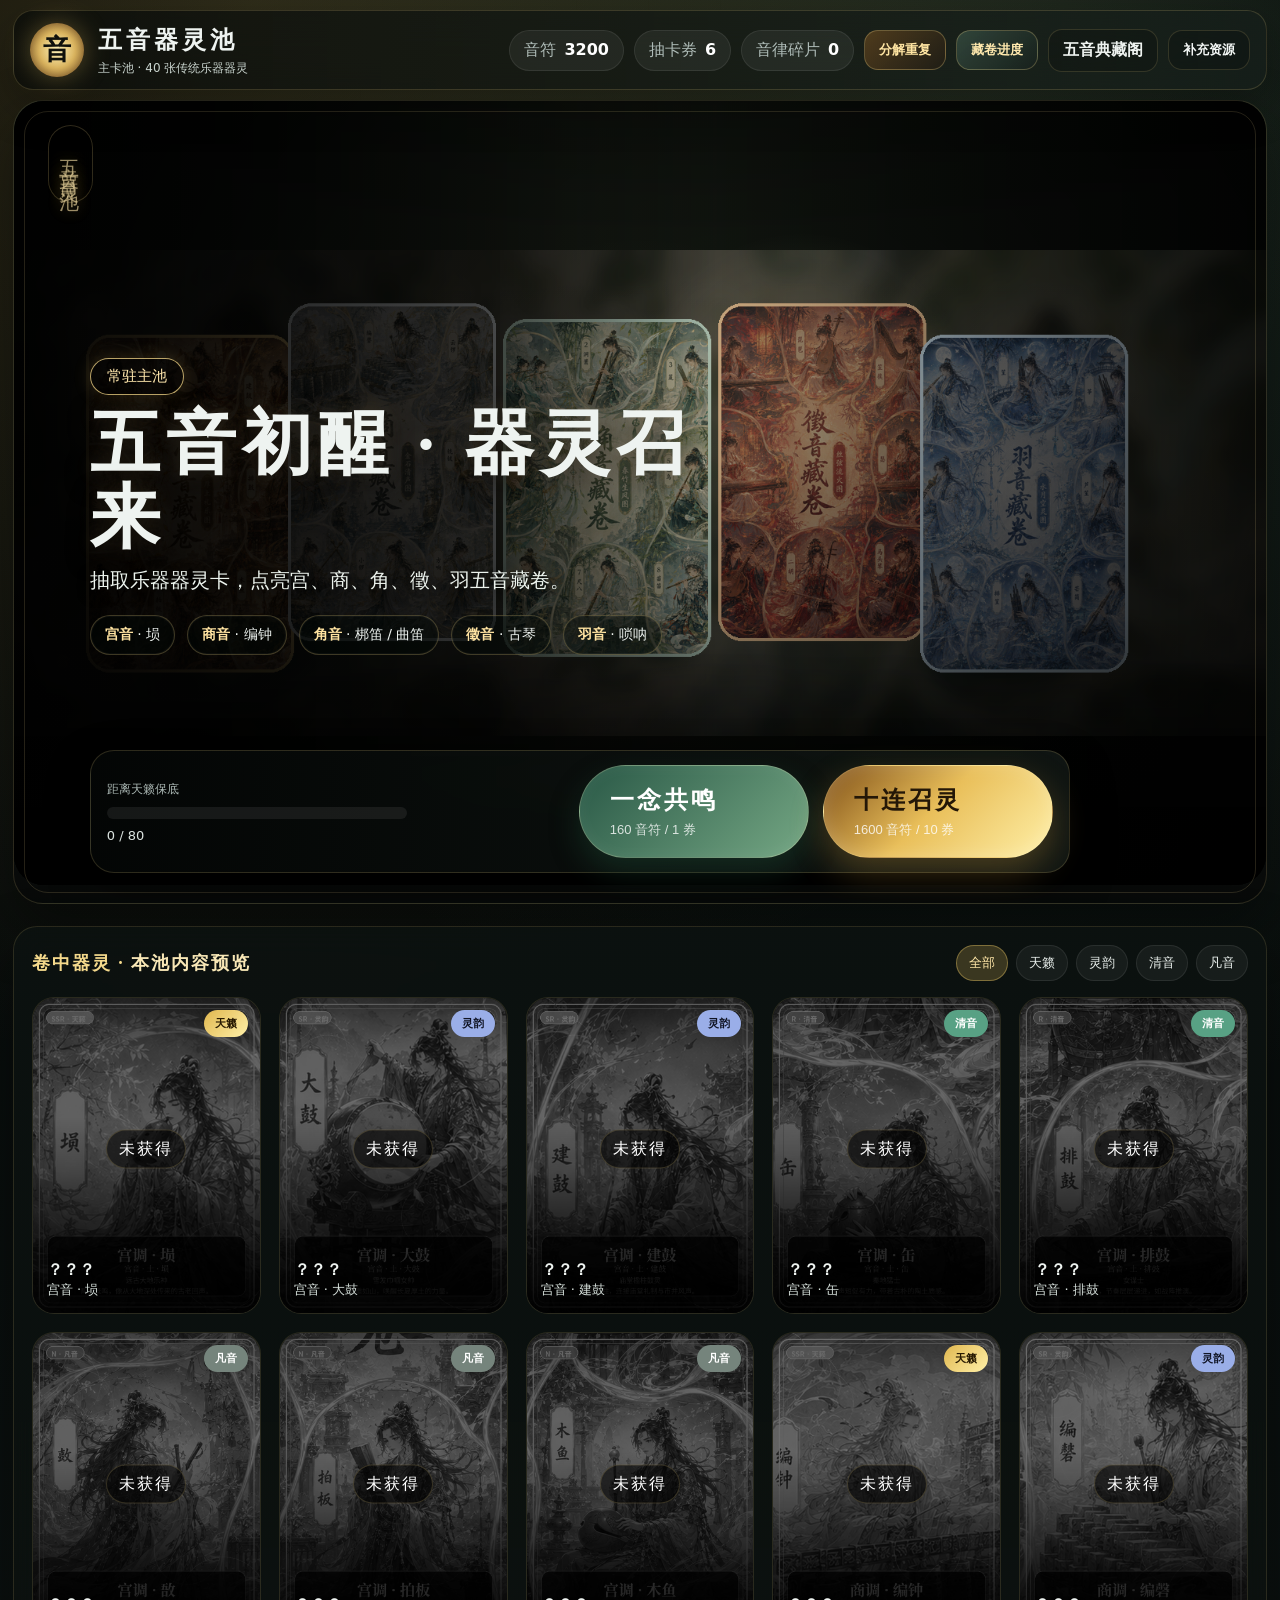
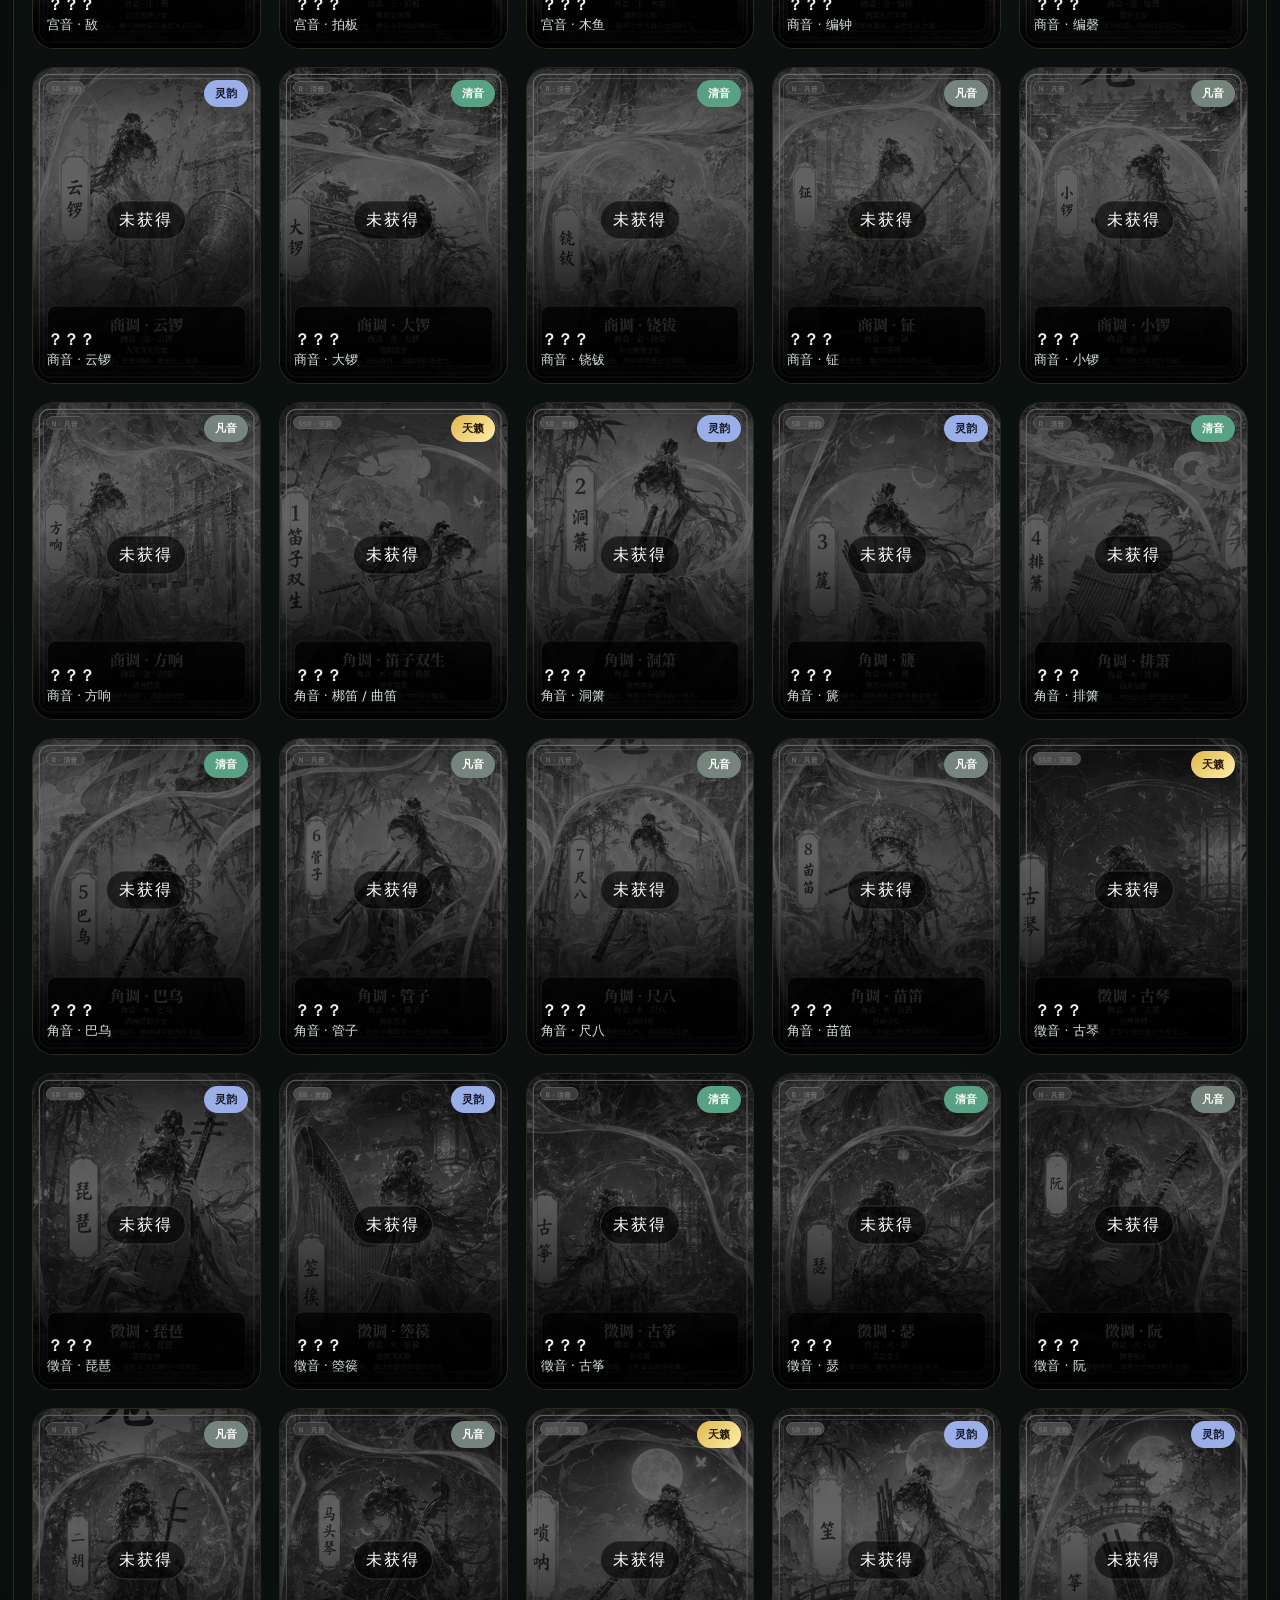
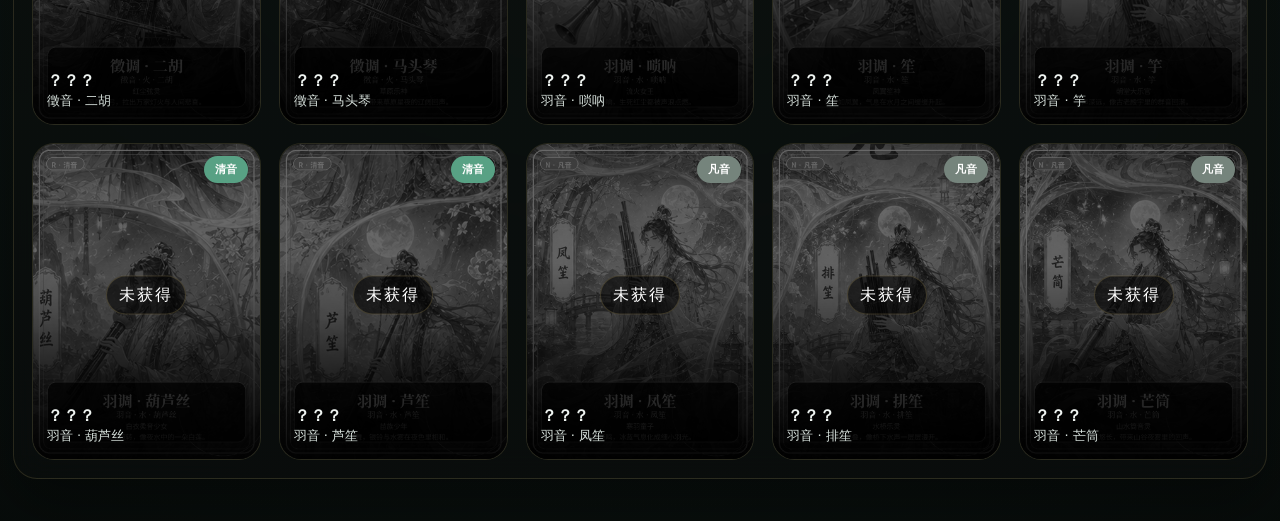
==== index.html @ 7b5faf6f "initial commit" ====
<!DOCTYPE html>
<html lang="zh-CN">
<head>
  <meta charset="UTF-8" />
  <meta name="viewport" content="width=device-width, initial-scale=1.0" />
  <title>五音器灵池 · Web抽卡Demo</title>
  <link rel="stylesheet" href="css/style.css" />
</head>
<body>
  <div id="app" class="app-shell">
    <header class="topbar">
      <div class="brand">
        <div class="brand-mark">音</div>
        <div>
          <h1>五音器灵池</h1>
          <p>主卡池 · 40 张传统乐器器灵</p>
        </div>
      </div>
      <div class="resources">
        <div class="res-pill"><span>音符</span><strong id="notesCount">0</strong></div>
        <div class="res-pill"><span>抽卡券</span><strong id="ticketCount">0</strong></div>
        <div class="res-pill"><span>音律碎片</span><strong id="fragmentCount">0</strong></div>
        <button id="openDecomposeBtn" class="mini-btn decompose-open-btn">分解重复</button>
        <button id="openProgressBtn" class="mini-btn progress-open-btn">藏卷进度</button>
        <a class="mini-btn nav-link-btn" href="collection.html">五音典藏阁</a>
        <button id="addResourceBtn" class="mini-btn">补充资源</button>
      </div>
    </header>

    <main class="main-grid">
      <section class="pool-card glass">
        <div class="banner">
          <img src="assets/banners/main-banner.png" alt="五音器灵池" />
          <div class="banner-overlay">
            <div class="pool-tag">常驻主池</div>
            <h2>五音初醒 · 器灵召来</h2>
            <p>抽取乐器器灵卡，点亮宫、商、角、徵、羽五音藏卷。</p>
            <div class="featured-row" id="featuredRow"></div>
          </div>
        </div>

        <div class="draw-panel">
          <div class="pity-box">
            <div class="label">距离天籁保底</div>
            <div class="pity-line"><span id="pityBar"></span></div>
            <p id="pityText">0 / 80</p>
          </div>
          <div class="draw-buttons">
            <button id="drawOneBtn" class="draw-btn single"><span>一念共鸣</span><small>160 音符 / 1 券</small></button>
            <button id="drawTenBtn" class="draw-btn ten"><span>十连召灵</span><small>1600 音符 / 10 券</small></button>
          </div>
        </div>
      </section>

      <aside class="side glass">
        <div class="section-head progress-head">
          <h3>五音藏卷进度</h3>
          <div class="side-head-actions">
            <button id="openBagBtn" class="mini-btn">卡包 / 图鉴</button>
            <button id="closeProgressBtn" class="mini-btn">收起</button>
          </div>
        </div>
        <div id="toneProgress" class="tone-progress"></div>
        <div class="section-head mt">
          <h3>系统操作</h3>
        </div>
        <div class="tool-grid">
          <button id="openRulesBtn" class="tool-btn">概率规则</button>
          <button id="resetBtn" class="tool-btn danger">重置存档</button>
        </div>
      </aside>
    </main>

    <section class="glass gallery-section">
      <div class="section-head">
        <h3>本池内容预览</h3>
        <div class="filter-row">
          <button class="filter-btn active" data-filter="all">全部</button>
          <button class="filter-btn" data-filter="SSR">天籁</button>
          <button class="filter-btn" data-filter="SR">灵韵</button>
          <button class="filter-btn" data-filter="R">清音</button>
          <button class="filter-btn" data-filter="N">凡音</button>
        </div>
      </div>
      <div id="cardPreview" class="preview-grid"></div>
    </section>
  </div>

  <!-- 抽卡动画层 -->
  <div id="gachaLayer" class="gacha-layer hidden">
    <div class="summon-bg"></div>
    <div class="summon-circle">
      <span style="--i:0">宫</span><span style="--i:1">商</span><span style="--i:2">角</span><span style="--i:3">徵</span><span style="--i:4">羽</span>
    </div>
    <div id="gachaStage" class="gacha-stage"></div>
    <div id="revealHint" class="reveal-hint hidden">点击卡背翻开</div>
    <button id="skipBtn" class="skip-btn">跳过动画</button>
  </div>

  <!-- 结果层 -->
  <div id="resultModal" class="modal hidden">
    <div class="modal-card result-card">
      <div class="modal-head">
        <h3>召灵结果</h3>
        <button class="close-x" data-close="resultModal">×</button>
      </div>
      <div id="resultGrid" class="result-grid"></div>
      <div class="modal-actions">
        <button id="againOneBtn" class="draw-btn single small"><span>再抽一次</span></button>
        <button id="againTenBtn" class="draw-btn ten small"><span>再来十连</span></button>
        <button class="tool-btn" data-close="resultModal">返回卡池</button>
      </div>
    </div>
  </div>

  <!-- 卡包 -->
  <div id="bagModal" class="modal hidden">
    <div class="modal-card bag-card">
      <div class="modal-head">
        <h3>我的卡包 / 图鉴</h3>
        <button class="close-x" data-close="bagModal">×</button>
      </div>
      <div class="bag-filter">
        <select id="bagToneFilter"><option value="all">全部五音</option></select>
        <select id="bagRarityFilter"><option value="all">全部品质</option><option value="SSR">天籁</option><option value="SR">灵韵</option><option value="R">清音</option><option value="N">凡音</option></select>
      </div>
      <div id="bagGrid" class="bag-grid"></div>
    </div>
  </div>

  <!-- 重复卡分解 -->
  <div id="decomposeModal" class="modal hidden">
    <div class="modal-card decompose-card">
      <div class="modal-head">
        <div>
          <h3>重复卡分解</h3>
          <p class="modal-subtitle">只会分解多余卡片，每张卡至少保留 1 张用于图鉴和藏卷点亮。</p>
        </div>
        <button class="close-x" data-close="decomposeModal">×</button>
      </div>

      <div class="decompose-summary">
        <div><span>当前碎片</span><b id="decomposeFragmentCount">0</b></div>
        <div><span>可分解重复卡</span><b id="decomposeDupeCount">0</b></div>
        <div><span>全部分解可得</span><b id="decomposePotentialCount">0</b></div>
      </div>

      <div class="decompose-actions">
        <button id="decomposeAllBtn" class="draw-btn ten small"><span>一键分解全部重复卡</span></button>
      </div>

      <div id="decomposeList" class="decompose-list"></div>
    </div>
  </div>

  <!-- 详情 -->
  <div id="detailModal" class="modal hidden">
    <div class="modal-card detail-card">
      <button class="close-x detail-close" data-close="detailModal">×</button>
      <div class="detail-img"><img id="detailImage" src="" alt=""></div>
      <div class="detail-content">
        <div id="detailRarity" class="detail-rarity"></div>
        <h3 id="detailName"></h3>
        <p id="detailDesc"></p>
        <div class="detail-table">
          <div><b>乐器</b><span id="detailInstrument"></span></div>
          <div><b>五音</b><span id="detailTone"></span></div>
          <div><b>五行</b><span id="detailElement"></span></div>
          <div><b>拥有</b><span id="detailOwned"></span></div>
        </div>
      </div>
    </div>
  </div>

  <!-- 规则 -->
  <div id="rulesModal" class="modal hidden">
    <div class="modal-card rules-card">
      <div class="modal-head"><h3>卡池规则</h3><button class="close-x" data-close="rulesModal">×</button></div>
      <p>本池为一个总主卡池，不需要选择五音。每次抽取先判定品质，再从该品质的全部卡中随机获得一张。</p>
      <ul>
        <li>天籁：3%</li><li>灵韵：12%</li><li>清音：25%</li><li>凡音：60%</li>
        <li>十次召灵，至少获得 1 枚灵韵以上器灵。</li><li>80 次召灵内必有天籁器灵回应，获得天籁后计数重置。</li>
        <li>重复卡会计入拥有数量，不会自动转化；可在“分解重复”入口中手动分解为音律碎片。</li>
      </ul>
    </div>
  </div>

  <div id="toast" class="toast"></div>

  <script src="js/data.js"></script>
  <script src="js/app.js"></script>
</body>
</html>
---- css/style.css ----
:root{--bg:#090d11;--glass:rgba(18,24,31,.72);--line:rgba(255,255,255,.10);--text:#eef3f0;--sub:#aebbb7;--gold:#dcb95c;--green:#87b99e;--red:#d05448;--blue:#73a3d9;--radius:24px;--shadow:0 24px 60px rgba(0,0,0,.38)}*{box-sizing:border-box}body{margin:0;font-family:"Microsoft YaHei","PingFang SC",system-ui,sans-serif;color:var(--text);background:radial-gradient(circle at top left,rgba(120,180,150,.16),transparent 25%),radial-gradient(circle at 78% 5%,rgba(210,170,80,.12),transparent 28%),linear-gradient(180deg,#070a0d,#0d1216 48%,#080c0f);min-height:100vh}.app-shell{width:min(1480px,96vw);margin:22px auto 46px}.glass{background:var(--glass);border:1px solid var(--line);box-shadow:var(--shadow);backdrop-filter:blur(16px);border-radius:var(--radius)}.topbar{display:flex;align-items:center;justify-content:space-between;margin-bottom:18px;padding:16px 18px}.brand{display:flex;gap:14px;align-items:center}.brand-mark{width:54px;height:54px;border-radius:16px;display:grid;place-items:center;font-size:28px;font-weight:900;color:#10110c;background:linear-gradient(135deg,#efd482,#9f7436);box-shadow:0 0 22px rgba(226,188,94,.24)}.brand h1{margin:0;font-size:28px;letter-spacing:2px}.brand p{margin:4px 0 0;color:var(--sub);font-size:13px}.resources{display:flex;gap:10px;align-items:center;flex-wrap:wrap;justify-content:flex-end}.res-pill{padding:9px 14px;border-radius:999px;background:rgba(255,255,255,.06);border:1px solid rgba(255,255,255,.08);display:flex;gap:8px}.res-pill span{color:var(--sub)}.res-pill strong{color:#fff}.mini-btn,.tool-btn{border:1px solid rgba(255,255,255,.10);background:rgba(255,255,255,.06);color:#f3f7f5;padding:10px 14px;border-radius:14px;cursor:pointer;font-weight:700;transition:.18s}.mini-btn:hover,.tool-btn:hover{filter:brightness(1.12);transform:translateY(-1px)}.main-grid{display:grid;grid-template-columns:minmax(0,1fr) 370px;gap:18px}.pool-card{padding:16px}.banner{position:relative;height:420px;border-radius:20px;overflow:hidden;border:1px solid rgba(255,255,255,.08);background:#111}.banner img{width:100%;height:100%;object-fit:cover;display:block}.banner:after{content:"";position:absolute;inset:0;background:linear-gradient(90deg,rgba(0,0,0,.70),rgba(0,0,0,.15) 56%,rgba(0,0,0,.52)),linear-gradient(0deg,rgba(0,0,0,.62),transparent 42%)}.banner-overlay{position:absolute;z-index:2;left:34px;bottom:30px;width:min(560px,80%)}.pool-tag{display:inline-block;padding:6px 12px;border:1px solid rgba(235,210,120,.55);border-radius:999px;color:#ffe7ad;background:rgba(0,0,0,.28);margin-bottom:12px}.banner h2{font-size:48px;margin:0 0 8px;letter-spacing:2px}.banner p{margin:0 0 18px;color:#dae3df}.featured-row{display:flex;gap:10px;flex-wrap:wrap}.featured-chip{padding:8px 12px;border-radius:14px;border:1px solid rgba(255,255,255,.12);background:rgba(0,0,0,.28);font-size:13px}.featured-chip b{color:#ffe3a1}.pool-info-row{display:grid;grid-template-columns:repeat(5,1fr);gap:10px;margin:14px 0}.prob-card{background:rgba(255,255,255,.045);border:1px solid rgba(255,255,255,.07);border-radius:16px;padding:12px}.prob-card b{display:block;font-size:13px;color:#d9e3df}.prob-card span{display:block;margin-top:8px;font-size:20px;font-weight:900;color:#fff}.draw-panel{display:flex;justify-content:space-between;gap:16px;align-items:center;background:rgba(255,255,255,.04);border:1px solid rgba(255,255,255,.07);border-radius:18px;padding:16px}.pity-box{min-width:260px}.label{font-size:12px;color:var(--sub)}.pity-line{height:12px;border-radius:999px;background:rgba(255,255,255,.07);overflow:hidden;margin:9px 0}.pity-line span{display:block;height:100%;width:0;background:linear-gradient(90deg,#7fae92,#e2c568);transition:.25s}.pity-box p{margin:0;color:#dce4e0;font-size:13px}.draw-buttons{display:flex;gap:12px;flex-wrap:wrap}.draw-btn{border:none;cursor:pointer;border-radius:20px;padding:15px 24px;color:#fff;text-align:left;min-width:190px;position:relative;overflow:hidden;box-shadow:0 12px 26px rgba(0,0,0,.28);transition:.2s}.draw-btn:before{content:"";position:absolute;inset:-80% -40%;background:linear-gradient(115deg,transparent,rgba(255,255,255,.18),transparent);transform:translateX(-80%);transition:.45s}.draw-btn:hover:before{transform:translateX(80%)}.draw-btn:hover{transform:translateY(-2px)}.draw-btn span{display:block;font-size:20px;font-weight:900;letter-spacing:1px}.draw-btn small{display:block;margin-top:5px;color:rgba(255,255,255,.80)}.draw-btn.single{background:linear-gradient(135deg,#3b6354,#679978)}.draw-btn.ten{background:linear-gradient(135deg,#a3742c,#e0b95a);color:#241707}.draw-btn.small{min-width:150px;padding:12px 18px}.side{padding:16px}.section-head{display:flex;align-items:center;justify-content:space-between;gap:10px}.section-head h3{margin:0;font-size:18px}.mt{margin-top:18px}.tone-progress{display:grid;gap:12px;margin-top:14px}.tone-item{padding:12px;border-radius:16px;background:rgba(255,255,255,.04);border:1px solid rgba(255,255,255,.07)}.tone-row{display:flex;justify-content:space-between;align-items:center}.tone-name{display:flex;align-items:center;gap:8px;font-weight:800}.tone-dot{width:14px;height:14px;border-radius:50%;box-shadow:0 0 12px currentColor}.tone-bar{height:9px;border-radius:999px;background:rgba(255,255,255,.07);margin-top:10px;overflow:hidden}.tone-bar span{display:block;height:100%;width:0;border-radius:999px;background:currentColor;transition:.25s}.tool-grid{display:grid;grid-template-columns:1fr 1fr;gap:10px;margin-top:12px}.danger{background:rgba(160,60,50,.25);border-color:rgba(220,100,90,.25)}.gallery-section{padding:18px;margin-top:18px}.filter-row{display:flex;gap:8px;flex-wrap:wrap}.filter-btn{border:1px solid rgba(255,255,255,.08);background:rgba(255,255,255,.05);color:#eaf0ed;border-radius:999px;padding:8px 12px;cursor:pointer}.filter-btn.active{background:rgba(225,190,96,.22);border-color:rgba(225,190,96,.42);color:#ffe7a8}.preview-grid,.bag-grid{display:grid;grid-template-columns:repeat(auto-fill,minmax(150px,1fr));gap:14px;margin-top:16px}.preview-card,.bag-item,.result-item{position:relative;border-radius:18px;overflow:hidden;background:#111;border:1px solid rgba(255,255,255,.08);cursor:pointer;transition:.2s}.preview-card:hover,.bag-item:hover,.result-item:hover{transform:translateY(-4px);box-shadow:0 14px 30px rgba(0,0,0,.28)}.preview-card img,.bag-item img,.result-item img{width:100%;display:block;aspect-ratio:720/1000;object-fit:cover}.card-mask{position:absolute;inset:0;background:linear-gradient(0deg,rgba(0,0,0,.80),transparent 55%);display:flex;flex-direction:column;justify-content:flex-end;padding:10px}.card-mask b{font-size:14px}.card-mask span{font-size:12px;color:#d8e2dd}.owned-badge{position:absolute;top:9px;left:9px;padding:4px 8px;border-radius:999px;background:rgba(50,120,80,.76);font-size:11px}.rarity-badge{position:absolute;right:9px;top:9px;padding:4px 8px;border-radius:999px;font-size:11px;font-weight:900}.rarity-n{background:#75847c;color:#fff}.rarity-r{background:#58a184;color:#fff}.rarity-sr{background:#9aaee8;color:#101424}.rarity-ssr{background:linear-gradient(135deg,#e0b74f,#fff0a8);color:#261800}.locked-card img{filter:grayscale(1) brightness(.45)}.locked-card:after{content:"未获得";position:absolute;left:50%;top:48%;transform:translate(-50%,-50%);padding:8px 12px;border-radius:999px;background:rgba(0,0,0,.45);border:1px solid rgba(255,255,255,.14);color:#fff}.gacha-layer{position:fixed;inset:0;z-index:1000;background:radial-gradient(circle at center,rgba(70,100,85,.22),rgba(0,0,0,.94) 68%);display:flex;align-items:center;justify-content:center;overflow:hidden}.hidden{display:none!important}.summon-bg{position:absolute;inset:-20%;background:url('../assets/banners/main-banner.png') center/cover;filter:blur(18px) brightness(.25);opacity:.35;animation:bgPulse 3s ease infinite alternate}@keyframes bgPulse{to{transform:scale(1.08);opacity:.5}}.summon-circle{position:absolute;width:420px;height:420px;border-radius:50%;border:2px solid rgba(230,220,160,.35);animation:spin 6s linear infinite;box-shadow:0 0 40px rgba(220,190,100,.16), inset 0 0 80px rgba(120,180,150,.09)}.summon-circle:before,.summon-circle:after{content:"";position:absolute;inset:42px;border-radius:50%;border:1px solid rgba(255,255,255,.16)}.summon-circle:after{inset:98px}.summon-circle span{position:absolute;left:50%;top:50%;font-size:48px;color:#ffe9a8;text-shadow:0 0 20px rgba(230,200,100,.55);transform:rotate(calc(var(--i) * 72deg)) translateY(-200px) rotate(calc(var(--i) * -72deg)) translate(-50%,-50%)}@keyframes spin{to{transform:rotate(360deg)}}.gacha-stage{position:relative;z-index:2;display:flex;align-items:center;justify-content:center;min-width:320px;min-height:420px}.flying-card{width:220px;height:306px;perspective:1000px;animation:cardIn .8s ease both}.flying-card .inner{position:relative;width:100%;height:100%;transform-style:preserve-3d;transition:transform .72s cubic-bezier(.2,.8,.2,1)}.flying-card.flipped .inner{transform:rotateY(180deg)}.face{position:absolute;inset:0;border-radius:20px;overflow:hidden;backface-visibility:hidden;border:1px solid rgba(255,255,255,.18);box-shadow:0 24px 60px rgba(0,0,0,.5)}.back{background:url('../assets/ui/card-back.png') center/cover}.front{transform:rotateY(180deg);background:#111}.front img{width:100%;height:100%;object-fit:cover}.flying-card.ssr .face{box-shadow:0 0 38px rgba(235,190,70,.8),0 24px 70px rgba(0,0,0,.55)}.flying-card.sr .face{box-shadow:0 0 28px rgba(160,190,245,.55),0 24px 70px rgba(0,0,0,.55)}@keyframes cardIn{from{opacity:0;transform:scale(.25) translateY(90px) rotate(-16deg)}to{opacity:1;transform:scale(1) translateY(0) rotate(0)}}.ten-grid{display:grid;grid-template-columns:repeat(5,132px);gap:16px}.ten-grid .flying-card{width:132px;height:184px}.reveal-hint{position:absolute;bottom:90px;z-index:4;color:#ffe8a8;letter-spacing:2px;animation:pulse 1s ease infinite alternate}.skip-btn{position:absolute;right:24px;top:24px;z-index:5;border:1px solid rgba(255,255,255,.14);background:rgba(255,255,255,.08);color:#fff;border-radius:999px;padding:10px 16px;cursor:pointer}@keyframes pulse{to{opacity:.55}}.modal{position:fixed;inset:0;z-index:1100;background:rgba(0,0,0,.62);backdrop-filter:blur(8px);display:flex;align-items:center;justify-content:center;padding:22px}.modal-card{width:min(1100px,94vw);max-height:88vh;overflow:auto;background:linear-gradient(180deg,#17211f,#0e1415);border:1px solid rgba(255,255,255,.10);box-shadow:0 24px 70px rgba(0,0,0,.48);border-radius:26px;padding:20px}.modal-head{display:flex;justify-content:space-between;align-items:center;margin-bottom:14px}.modal-head h3{margin:0;font-size:24px}.close-x{border:none;background:rgba(255,255,255,.08);color:#fff;width:38px;height:38px;border-radius:12px;font-size:22px;cursor:pointer}.result-grid{display:grid;grid-template-columns:repeat(auto-fill,minmax(135px,1fr));gap:12px}.result-item.new{outline:2px solid rgba(135,220,170,.8)}.result-item.dupe{opacity:.82}.modal-actions{display:flex;gap:10px;justify-content:center;flex-wrap:wrap;margin-top:16px}.bag-filter{display:flex;gap:10px}.bag-filter select{padding:11px 12px;border-radius:14px;border:1px solid rgba(255,255,255,.1);background:#17211f;color:#fff}.detail-card{display:grid;grid-template-columns:360px 1fr;padding:0;overflow:hidden;position:relative}.detail-close{position:absolute;right:18px;top:18px;z-index:3}.detail-img img{width:100%;height:100%;object-fit:cover;display:block}.detail-content{padding:34px}.detail-rarity{display:inline-block;padding:6px 12px;border-radius:999px;font-weight:900;margin-bottom:12px}.detail-content h3{font-size:34px;margin:0 0 10px}.detail-content p{color:#cbd8d3;line-height:1.8}.detail-table{display:grid;grid-template-columns:repeat(2,1fr);gap:10px;margin-top:20px}.detail-table div{padding:14px;border-radius:16px;background:rgba(255,255,255,.05);border:1px solid rgba(255,255,255,.07)}.detail-table b{display:block;color:#9fb0aa;font-size:12px;margin-bottom:8px}.detail-table span{font-size:16px}.rules-card{width:min(720px,94vw)}.rules-card p,.rules-card li{color:#d5dfdb;line-height:1.8}.toast{position:fixed;z-index:2000;left:50%;bottom:26px;transform:translateX(-50%) translateY(20px);opacity:0;padding:12px 18px;border-radius:999px;background:rgba(20,28,27,.94);border:1px solid rgba(255,255,255,.1);color:#fff;transition:.25s;pointer-events:none}.toast.show{opacity:1;transform:translateX(-50%) translateY(0)}.flash-ssr{position:fixed;inset:0;z-index:1080;background:radial-gradient(circle,rgba(255,225,120,.55),transparent 42%),rgba(255,225,120,.12);animation:ssrFlash 1s ease both;pointer-events:none}@keyframes ssrFlash{0%{opacity:0}25%{opacity:1}100%{opacity:0}}@media(max-width:1080px){.main-grid{grid-template-columns:1fr}.draw-panel{flex-direction:column;align-items:stretch}.pool-info-row{grid-template-columns:repeat(2,1fr)}.ten-grid{grid-template-columns:repeat(2,132px)}.banner h2{font-size:36px}.detail-card{grid-template-columns:1fr}.detail-img{max-height:480px;overflow:hidden}}@media(max-width:680px){.topbar{flex-direction:column;align-items:flex-start}.banner{height:360px}.banner-overlay{left:20px;bottom:20px}.banner h2{font-size:28px}.pool-info-row{grid-template-columns:1fr}.draw-buttons{flex-direction:column}.draw-btn{width:100%}.preview-grid,.bag-grid{grid-template-columns:repeat(2,1fr)}.result-grid{grid-template-columns:repeat(2,1fr)}.detail-table{grid-template-columns:1fr}}

/* ===============================
   V2 沉浸式卡池主页面升级
   目标：进入页面后大部分视野都被卡池主视觉占据，接近手游祈愿/军需页面；抽卡动画卡牌更大。
   =============================== */
body{
  background:
    radial-gradient(circle at 20% 0%,rgba(217,185,92,.18),transparent 28%),
    radial-gradient(circle at 78% 4%,rgba(111,167,132,.18),transparent 26%),
    radial-gradient(circle at 50% 80%,rgba(33,64,54,.22),transparent 42%),
    linear-gradient(180deg,#050706,#0b1110 48%,#060908);
  overflow-x:hidden;
}
body:before{
  content:"";
  position:fixed;
  inset:0;
  pointer-events:none;
  background:
    linear-gradient(90deg,rgba(230,202,130,.08) 1px,transparent 1px),
    linear-gradient(180deg,rgba(230,202,130,.04) 1px,transparent 1px);
  background-size:72px 72px;
  opacity:.22;
  mask-image:radial-gradient(circle at center,black,transparent 76%);
  z-index:-1;
}
.app-shell{
  width:min(1680px,98vw);
  margin:10px auto 42px;
}
.topbar{
  position:relative;
  z-index:20;
  margin-bottom:10px;
  padding:12px 16px;
  border:1px solid rgba(230,205,130,.18);
  border-radius:20px;
  background:linear-gradient(90deg,rgba(7,10,9,.72),rgba(22,31,28,.54));
  backdrop-filter:blur(18px);
  box-shadow:0 16px 44px rgba(0,0,0,.28);
}
.brand-mark{
  border-radius:50%;
  font-family:serif;
  background:radial-gradient(circle,#fff2b8,#d9b35e 48%,#6d4721);
  box-shadow:0 0 26px rgba(226,188,94,.34),inset 0 0 10px rgba(60,35,12,.32);
}
.brand h1{
  font-size:24px;
  font-family:"KaiTi","STKaiti","Microsoft YaHei",serif;
  letter-spacing:4px;
}
.brand p{font-size:12px;color:#c9d4ce}.main-grid{
  position:relative;
  display:block;
  min-height:calc(100vh - 96px);
}
.pool-card{
  position:relative;
  min-height:calc(100vh - 96px);
  padding:0;
  overflow:hidden;
  border-radius:30px;
  border-color:rgba(230,205,130,.16);
  background:
    linear-gradient(180deg,rgba(21,28,24,.55),rgba(7,9,8,.85)),
    rgba(12,16,14,.84);
}
.pool-card:before{
  content:"";
  position:absolute;
  inset:10px;
  border:1px solid rgba(231,205,139,.16);
  border-radius:24px;
  pointer-events:none;
  z-index:8;
}
.pool-card:after{
  content:"五音器灵池";
  position:absolute;
  left:34px;
  top:24px;
  z-index:9;
  writing-mode:vertical-rl;
  letter-spacing:8px;
  font-family:"KaiTi","STKaiti",serif;
  font-size:20px;
  color:rgba(255,232,170,.72);
  text-shadow:0 0 18px rgba(220,185,90,.35);
  border:1px solid rgba(232,204,130,.25);
  border-radius:999px;
  padding:18px 8px;
  background:rgba(0,0,0,.22);
}
.banner{
  height:calc(100vh - 116px);
  min-height:690px;
  max-height:920px;
  border-radius:30px;
  border:none;
}
.banner img{
  object-fit:cover;
  transform:scale(1.035);
  filter:saturate(1.06) contrast(1.04) brightness(.92);
}
.banner:before{
  content:"";
  position:absolute;
  inset:0;
  z-index:1;
  background:
    radial-gradient(circle at 63% 38%,rgba(255,232,170,.16),transparent 18%),
    linear-gradient(90deg,rgba(0,0,0,.78) 0%,rgba(0,0,0,.48) 26%,rgba(0,0,0,.08) 56%,rgba(0,0,0,.58) 100%),
    linear-gradient(0deg,rgba(0,0,0,.82) 0%,rgba(0,0,0,.28) 34%,transparent 78%);
}
.banner:after{
  z-index:1;
  background:
    linear-gradient(180deg,rgba(0,0,0,.24),transparent 18%,transparent 70%,rgba(0,0,0,.75)),
    radial-gradient(circle at 58% 45%,transparent 0,rgba(0,0,0,.24) 55%,rgba(0,0,0,.78) 100%);
}
.banner-overlay{
  left:76px;
  bottom:184px;
  width:min(650px,52%);
  z-index:5;
}
.pool-tag{
  font-size:15px;
  border-color:rgba(255,225,142,.72);
  color:#ffe7ad;
  padding:8px 16px;
  box-shadow:0 0 18px rgba(224,184,88,.18);
}
.banner h2{
  font-family:"KaiTi","STKaiti","Microsoft YaHei",serif;
  font-size:70px;
  line-height:1.06;
  letter-spacing:6px;
  text-shadow:0 8px 26px rgba(0,0,0,.64),0 0 18px rgba(236,202,126,.18);
}
.banner p{
  font-size:20px;
  line-height:1.7;
  color:#edf4ee;
  text-shadow:0 4px 14px rgba(0,0,0,.62);
}
.featured-row{gap:12px}.featured-chip{
  padding:10px 14px;
  border-radius:999px;
  background:rgba(2,7,6,.45);
  border:1px solid rgba(232,204,130,.26);
  box-shadow:inset 0 0 0 1px rgba(255,255,255,.03);
  font-size:14px;
}
.pool-info-row{
  position:absolute;
  z-index:12;
  left:76px;
  right:380px;
  bottom:112px;
  margin:0;
  display:flex;
  gap:10px;
}
.prob-card{
  flex:1;
  min-width:0;
  border-radius:18px;
  padding:13px 14px;
  background:linear-gradient(180deg,rgba(20,29,26,.72),rgba(8,12,10,.56));
  border:1px solid rgba(231,205,130,.16);
  backdrop-filter:blur(12px);
}
.prob-card b{color:#e7efe8}.prob-card span{font-size:19px;color:#ffe7aa}.draw-panel{
  position:absolute;
  z-index:12;
  left:76px;
  right:380px;
  bottom:28px;
  padding:14px 16px;
  border-radius:24px;
  background:linear-gradient(90deg,rgba(5,8,7,.70),rgba(25,34,30,.60));
  border:1px solid rgba(230,205,130,.18);
  backdrop-filter:blur(16px);
  box-shadow:0 16px 44px rgba(0,0,0,.34);
}
.pity-box{min-width:300px}.draw-buttons{gap:14px}.draw-btn{
  min-width:230px;
  border-radius:999px;
  padding:18px 30px;
  border:1px solid rgba(255,246,198,.22);
}
.draw-btn span{font-size:24px;letter-spacing:3px;font-family:"KaiTi","STKaiti","Microsoft YaHei",serif}.draw-btn small{font-size:13px}.draw-btn.single{
  background:linear-gradient(135deg,#295846,#75a784);
  box-shadow:0 14px 30px rgba(34,90,65,.34),inset 0 0 16px rgba(255,255,255,.06);
}.draw-btn.ten{
  background:linear-gradient(135deg,#7e4e17,#e9bf5a 48%,#fff0a8);
  box-shadow:0 14px 34px rgba(210,160,64,.30),inset 0 0 18px rgba(255,255,255,.18);
}
.side{
  position:absolute;
  z-index:14;
  right:26px;
  top:26px;
  width:318px;
  max-height:calc(100vh - 152px);
  overflow:auto;
  border-radius:24px;
  background:linear-gradient(180deg,rgba(9,13,12,.72),rgba(20,27,25,.58));
  border:1px solid rgba(230,205,130,.16);
  backdrop-filter:blur(18px);
}
.side::-webkit-scrollbar{width:4px}.side::-webkit-scrollbar-thumb{background:rgba(230,205,130,.28);border-radius:999px}.section-head h3{
  font-family:"KaiTi","STKaiti","Microsoft YaHei",serif;
  letter-spacing:2px;
  color:#f8e7b6;
}.tone-item{
  background:linear-gradient(90deg,rgba(255,255,255,.05),rgba(255,255,255,.025));
  border-color:rgba(230,205,130,.12);
}.tool-btn,.mini-btn{
  border-color:rgba(230,205,130,.16);
  background:rgba(0,0,0,.18);
}.gallery-section{
  border-color:rgba(230,205,130,.14);
  background:linear-gradient(180deg,rgba(12,18,16,.82),rgba(10,13,12,.72));
  margin-top:18px;
}.gallery-section .section-head h3:before{content:"卷中器灵 · ";color:#f4d98c}.preview-grid,.bag-grid{grid-template-columns:repeat(auto-fill,minmax(190px,1fr));gap:18px}.preview-card,.bag-item,.result-item{
  border-radius:22px;
  border-color:rgba(230,205,130,.14);
  background:#0b0f0e;
}.preview-card img,.bag-item img,.result-item img{aspect-ratio:720/1000}.card-mask{padding:14px;background:linear-gradient(0deg,rgba(0,0,0,.88),rgba(0,0,0,.36) 40%,transparent 62%)}.card-mask b{font-size:16px}.card-mask span{font-size:13px}.rarity-badge{top:12px;right:12px;padding:6px 11px}.owned-badge{top:12px;left:12px;padding:6px 11px}.locked-card:after{letter-spacing:2px;background:rgba(0,0,0,.58);border-color:rgba(230,205,130,.2)}

/* 抽卡动画 V2：更大、更震撼 */
.gacha-layer{
  background:
    radial-gradient(circle at 50% 50%,rgba(230,190,96,.16),transparent 22%),
    radial-gradient(circle at center,rgba(76,115,92,.24),rgba(0,0,0,.96) 68%);
}
.summon-bg{
  filter:blur(16px) brightness(.24) saturate(1.2);
  opacity:.44;
}
.summon-circle{
  width:620px;
  height:620px;
  border-color:rgba(240,214,135,.42);
  box-shadow:0 0 58px rgba(220,190,100,.22),inset 0 0 120px rgba(120,180,150,.12);
}
.summon-circle:before{inset:56px}.summon-circle:after{inset:142px}.summon-circle span{
  font-size:64px;
  transform:rotate(calc(var(--i) * 72deg)) translateY(-295px) rotate(calc(var(--i) * -72deg)) translate(-50%,-50%);
}
.gacha-stage{min-width:520px;min-height:660px}.flying-card{
  width:360px;
  height:500px;
}.face{border-radius:28px}.front img{filter:saturate(1.05) contrast(1.04)}.flying-card.ssr .face{box-shadow:0 0 64px rgba(235,190,70,.95),0 34px 90px rgba(0,0,0,.68)}.flying-card.sr .face{box-shadow:0 0 46px rgba(170,200,245,.70),0 34px 90px rgba(0,0,0,.62)}.ten-grid{
  grid-template-columns:repeat(5,190px);
  gap:22px;
}.ten-grid .flying-card{
  width:190px;
  height:264px;
}.reveal-hint{
  bottom:62px;
  font-size:18px;
  color:#ffe9aa;
  text-shadow:0 0 18px rgba(230,190,90,.38);
}.skip-btn{
  right:32px;top:28px;padding:12px 20px;border-color:rgba(230,205,130,.22);
}
.result-card{width:min(1320px,96vw)}.result-grid{grid-template-columns:repeat(auto-fill,minmax(190px,1fr));gap:16px}.result-item img{aspect-ratio:720/1000}.detail-card{width:min(1180px,95vw);grid-template-columns:430px 1fr}.detail-content h3{font-family:"KaiTi","STKaiti","Microsoft YaHei",serif;letter-spacing:2px}.detail-img img{filter:saturate(1.05) contrast(1.04)}

@media(max-width:1180px){
  .main-grid{display:grid;grid-template-columns:1fr;min-height:auto}.pool-card{min-height:auto}.side{position:static;width:auto;max-height:none;margin-top:16px}.banner{height:620px;min-height:620px}.banner-overlay{left:34px;bottom:200px;width:70%}.pool-info-row,.draw-panel{position:relative;left:auto;right:auto;bottom:auto;margin:14px 16px}.pool-info-row{display:grid;grid-template-columns:repeat(2,1fr)}.draw-panel{flex-direction:column;align-items:stretch}.ten-grid{grid-template-columns:repeat(5,150px)}.ten-grid .flying-card{width:150px;height:208px}.flying-card{width:310px;height:431px}.summon-circle{width:520px;height:520px}.summon-circle span{font-size:54px;transform:rotate(calc(var(--i) * 72deg)) translateY(-250px) rotate(calc(var(--i) * -72deg)) translate(-50%,-50%)}
}
@media(max-width:760px){
  .app-shell{width:96vw;margin:8px auto 32px}.topbar{border-radius:18px}.banner{height:520px;min-height:520px}.pool-card:after{display:none}.banner-overlay{left:20px;bottom:190px;width:86%}.banner h2{font-size:42px}.banner p{font-size:15px}.pool-info-row{grid-template-columns:1fr}.preview-grid,.bag-grid{grid-template-columns:repeat(2,1fr)}.gacha-stage{min-width:320px;min-height:520px}.flying-card{width:260px;height:361px}.ten-grid{grid-template-columns:repeat(2,150px);gap:16px}.ten-grid .flying-card{width:150px;height:208px}.summon-circle{width:360px;height:360px}.summon-circle span{font-size:38px;transform:rotate(calc(var(--i) * 72deg)) translateY(-172px) rotate(calc(var(--i) * -72deg)) translate(-50%,-50%)}.detail-card{grid-template-columns:1fr}.detail-img{max-height:520px;overflow:hidden}
}


/* V3 层级整理：藏卷进度改为右侧抽屉，避免遮挡主卡池 */
.progress-open-btn{
  background:linear-gradient(135deg,rgba(68,96,82,.58),rgba(24,34,30,.68));
  border-color:rgba(230,205,130,.28);
  color:#ffe9ae;
}
.main-grid{
  display:block;
}
.pool-card{
  width:100%;
}
.pool-info-row{
  right:76px;
  bottom:132px;
  max-width:980px;
}
.draw-panel{
  right:76px;
  bottom:30px;
  max-width:980px;
}
.banner-overlay{
  bottom:230px;
  width:min(690px,54%);
}
.side{
  position:fixed;
  z-index:1200;
  right:24px;
  top:92px;
  width:min(380px, calc(100vw - 32px));
  max-height:calc(100vh - 118px);
  overflow:auto;
  transform:translateX(calc(100% + 36px));
  opacity:0;
  pointer-events:none;
  transition:transform .28s cubic-bezier(.2,.8,.2,1), opacity .22s ease;
  box-shadow:0 26px 80px rgba(0,0,0,.62), 0 0 0 1px rgba(230,205,130,.12) inset;
}
.side.open{
  transform:translateX(0);
  opacity:1;
  pointer-events:auto;
}
.side-head-actions{
  display:flex;
  gap:8px;
  flex-wrap:wrap;
  justify-content:flex-end;
}
.progress-head{
  align-items:flex-start;
}
.pool-card:before{
  z-index:7;
}
.pool-card:after{
  z-index:8;
  opacity:.84;
}
.gallery-section{
  margin-top:22px;
}
@media(max-width:1180px){
  .side{
    position:fixed;
    right:16px;
    top:84px;
    width:min(380px, calc(100vw - 32px));
    max-height:calc(100vh - 104px);
    margin-top:0;
  }
  .pool-info-row,.draw-panel{
    position:relative;
    left:auto;
    right:auto;
    bottom:auto;
    max-width:none;
    margin:14px 16px;
  }
  .banner-overlay{bottom:200px;}
}
@media(max-width:760px){
  .resources{width:100%;justify-content:flex-start;}
  .banner-overlay{bottom:210px;}
  .banner h2{font-size:38px;}
  .pool-info-row{margin-top:10px;}
  .draw-panel{margin-bottom:16px;}
  .side{top:72px;}
}

/* V5：主卡池背景改为完整展示五张藏卷，不再因 cover 裁切左右两侧 */
.banner img{
  object-fit: contain !important;
  object-position: center center !important;
  transform: none !important;
}
.banner{
  background:
    radial-gradient(circle at center, rgba(214,190,120,.08), transparent 35%),
    linear-gradient(90deg,#070a08,#161b14 45%,#070a08) !important;
}

.nav-link-btn{text-decoration:none;color:inherit;}


/* ===== 手机端专项适配：主卡池首屏不再出现大块黑底/文字与藏卷挤压 ===== */
@media(max-width:760px){
  .app-shell{
    width:96vw;
    margin:8px auto 28px;
  }
  .topbar{
    border-radius:20px;
    padding:18px;
  }
  .brand h1{
    font-size:24px;
    line-height:1.2;
  }
  .resources{
    gap:8px;
  }

  .pool-card{
    padding:12px;
    border-radius:22px;
  }
  .banner{
    height:auto !important;
    min-height:0 !important;
    display:flex !important;
    flex-direction:column !important;
    gap:14px !important;
    padding:18px 14px 16px !important;
    border-radius:20px !important;
    background:
      radial-gradient(circle at 50% 38%, rgba(214,190,120,.08), transparent 34%),
      linear-gradient(180deg,#070a08,#0d130f 62%,#070a08) !important;
  }
  .banner:after{
    display:none !important;
  }
  .banner img{
    position:relative !important;
    order:2 !important;
    width:100% !important;
    height:auto !important;
    max-height:210px !important;
    aspect-ratio:16 / 9 !important;
    object-fit:contain !important;
    object-position:center center !important;
    border-radius:16px !important;
    background:rgba(0,0,0,.28) !important;
  }
  .banner-overlay{
    position:relative !important;
    order:1 !important;
    left:auto !important;
    right:auto !important;
    bottom:auto !important;
    top:auto !important;
    width:100% !important;
    padding:0 !important;
  }
  .pool-tag{
    margin-bottom:10px;
  }
  .banner h2{
    font-size:30px !important;
    line-height:1.18 !important;
    margin-bottom:10px !important;
    letter-spacing:1px !important;
  }
  .banner p{
    font-size:15px !important;
    line-height:1.7 !important;
    margin-bottom:14px !important;
  }
  .featured-row{
    display:grid !important;
    grid-template-columns:repeat(2,minmax(0,1fr)) !important;
    gap:8px !important;
  }
  .featured-chip{
    padding:8px 10px !important;
    font-size:13px !important;
    line-height:1.25 !important;
    text-align:center !important;
  }

  .draw-panel{
    margin:14px 0 4px !important;
    padding:14px !important;
    border-radius:20px !important;
  }
  .pity-box{
    width:100%;
  }
  .draw-buttons{
    width:100%;
    gap:10px;
  }
  .draw-btn{
    min-height:86px;
    border-radius:999px;
  }
}


/* ===== 手机端专项修复：抽卡按钮缩小并一行显示，PC端不受影响 ===== */
@media(max-width:760px){
  .draw-panel{
    padding:12px 14px 14px !important;
    gap:12px !important;
  }
  .draw-buttons{
    display:grid !important;
    grid-template-columns:1fr 1fr !important;
    gap:10px !important;
    width:100% !important;
  }
  .draw-btn{
    width:100% !important;
    min-height:72px !important;
    height:72px !important;
    padding:10px 8px !important;
    border-radius:22px !important;
  }
  .draw-btn span{
    font-size:19px !important;
    line-height:1.1 !important;
    white-space:nowrap !important;
  }
  .draw-btn small{
    margin-top:5px !important;
    font-size:12px !important;
    line-height:1.15 !important;
    white-space:nowrap !important;
  }
  .pity-box{
    margin-bottom:2px !important;
  }
}


/* ===== 手机端专项修复 v2：抽卡按钮进一步缩小，一行两个更紧凑 ===== */
@media(max-width:760px){
  .draw-panel{
    padding:10px 12px 12px !important;
    gap:9px !important;
  }
  .draw-buttons{
    display:grid !important;
    grid-template-columns:1fr 1fr !important;
    gap:8px !important;
    width:100% !important;
  }
  .draw-btn{
    min-height:56px !important;
    height:56px !important;
    padding:7px 6px !important;
    border-radius:18px !important;
  }
  .draw-btn span{
    font-size:16px !important;
    line-height:1.05 !important;
    letter-spacing:1px !important;
    white-space:nowrap !important;
  }
  .draw-btn small{
    margin-top:3px !important;
    font-size:10px !important;
    line-height:1.1 !important;
    white-space:nowrap !important;
  }
  .pity-box .label{
    font-size:12px !important;
  }
  .pity-box p{
    font-size:15px !important;
    margin:6px 0 0 !important;
  }
  .pity-line{
    height:9px !important;
  }
}


/* ===== 手机端专项修复 v3：只在手机端进一步缩小抽卡按钮，PC端不受影响 ===== */
@media(max-width:760px){
  .draw-panel{
    padding:10px 10px 12px !important;
    gap:8px !important;
    overflow:hidden !important;
  }
  .draw-buttons{
    display:grid !important;
    grid-template-columns:1fr 1fr !important;
    gap:8px !important;
    width:100% !important;
    min-width:0 !important;
  }
  .draw-btn{
    width:100% !important;
    min-width:0 !important;
    min-height:48px !important;
    height:48px !important;
    padding:6px 4px !important;
    border-radius:16px !important;
  }
  .draw-btn span{
    font-size:14px !important;
    line-height:1 !important;
    letter-spacing:0 !important;
    white-space:nowrap !important;
  }
  .draw-btn small{
    margin-top:3px !important;
    font-size:9px !important;
    line-height:1.05 !important;
    white-space:nowrap !important;
  }
}


/* ===== 重复卡手动分解入口 ===== */
.decompose-open-btn{
  background:linear-gradient(135deg,rgba(110,76,32,.64),rgba(36,30,20,.68));
  border-color:rgba(230,205,130,.30);
  color:#ffe5a3;
}
.modal-subtitle{
  margin:6px 0 0;
  color:#bfcac5;
  line-height:1.6;
  font-size:13px;
}
.decompose-card{
  width:min(1080px,94vw);
}
.decompose-summary{
  display:grid;
  grid-template-columns:repeat(3,1fr);
  gap:12px;
  margin:12px 0 16px;
}
.decompose-summary div{
  padding:14px 16px;
  border-radius:18px;
  background:rgba(255,255,255,.045);
  border:1px solid rgba(230,205,130,.14);
}
.decompose-summary span{
  display:block;
  color:#aebbb7;
  font-size:12px;
  margin-bottom:6px;
}
.decompose-summary b{
  font-size:24px;
  color:#ffe4a1;
}
.decompose-actions{
  display:flex;
  justify-content:flex-end;
  margin-bottom:14px;
}
.decompose-list{
  display:grid;
  gap:10px;
  max-height:52vh;
  overflow:auto;
  padding-right:4px;
}
.decompose-list::-webkit-scrollbar{width:5px}.decompose-list::-webkit-scrollbar-thumb{background:rgba(230,205,130,.28);border-radius:999px}
.decompose-item{
  display:grid;
  grid-template-columns:64px 1fr auto auto;
  gap:12px;
  align-items:center;
  padding:10px;
  border-radius:18px;
  border:1px solid rgba(230,205,130,.12);
  background:rgba(255,255,255,.04);
}
.decompose-item img{
  width:64px;
  height:88px;
  object-fit:cover;
  border-radius:12px;
  border:1px solid rgba(255,255,255,.08);
}
.decompose-info b{
  display:inline-block;
  margin-left:8px;
  font-size:16px;
}
.decompose-info p{
  margin:7px 0 0;
  color:#bfcac5;
  font-size:13px;
}
.rarity-badge.inline{
  position:static;
  display:inline-flex;
  vertical-align:middle;
}
.decompose-gain{
  padding:8px 12px;
  border-radius:999px;
  background:rgba(217,180,91,.16);
  border:1px solid rgba(217,180,91,.30);
  color:#ffe5a2;
  font-weight:900;
  white-space:nowrap;
}
.empty-decompose{
  padding:30px;
  text-align:center;
  color:#cdd7d2;
  border-radius:20px;
  border:1px dashed rgba(230,205,130,.22);
  background:rgba(255,255,255,.035);
}
@media(max-width:760px){
  .decompose-summary{grid-template-columns:1fr;}
  .decompose-item{grid-template-columns:52px 1fr;}
  .decompose-item img{width:52px;height:72px;}
  .decompose-gain,.decompose-one-btn{grid-column:2;justify-self:start;}
  .decompose-actions{justify-content:stretch;}
  .decompose-actions .draw-btn{width:100%;height:auto!important;min-height:50px!important;}
}

/* ===== 十连含天籁 SSR：翻牌前特殊前兆 ===== */
.ssr-omen{
  position:absolute;
  inset:0;
  z-index:3;
  display:flex;
  align-items:center;
  justify-content:center;
  pointer-events:none;
  opacity:0;
  transition:opacity .35s ease;
}
.ssr-omen.show{opacity:1;}
.ssr-omen.leave{opacity:0;}
.ssr-omen:before{
  content:"";
  position:absolute;
  inset:0;
  background:
    radial-gradient(circle at center,rgba(255,224,135,.28),transparent 24%),
    radial-gradient(circle at 50% 55%,rgba(160,98,32,.16),transparent 42%);
  animation:ssrOmenPulse 1.4s ease-in-out infinite alternate;
}
.ssr-omen-scroll{
  position:relative;
  width:min(620px,82vw);
  height:220px;
  display:flex;
  align-items:center;
  justify-content:center;
  border-radius:28px;
  border:1px solid rgba(255,225,150,.38);
  background:
    linear-gradient(90deg,rgba(96,55,22,.18),rgba(255,232,170,.20),rgba(96,55,22,.18)),
    linear-gradient(180deg,rgba(44,31,17,.84),rgba(13,10,7,.78));
  box-shadow:
    0 0 38px rgba(230,185,82,.34),
    inset 0 0 32px rgba(255,226,150,.12);
  overflow:hidden;
  transform:scale(.84) translateY(22px);
  animation:ssrScrollOpen 1.85s cubic-bezier(.2,.8,.2,1) both;
}
.ssr-omen-scroll:before,
.ssr-omen-scroll:after{
  content:"";
  position:absolute;
  top:0;
  width:76px;
  height:100%;
  background:
    radial-gradient(circle at center,#fff0b0,#d9a84d 46%,#6b3618 78%);
  box-shadow:inset 0 0 18px rgba(70,35,12,.38),0 0 18px rgba(240,200,90,.26);
}
.ssr-omen-scroll:before{left:-18px;border-radius:50%;}
.ssr-omen-scroll:after{right:-18px;border-radius:50%;}
.ssr-omen-seal{
  position:relative;
  z-index:2;
  width:104px;
  height:104px;
  display:grid;
  place-items:center;
  border-radius:28px;
  font-family:"KaiTi","STKaiti","Microsoft YaHei",serif;
  font-size:34px;
  font-weight:900;
  letter-spacing:2px;
  color:#321908;
  background:radial-gradient(circle,#fff3b7,#dfb758 58%,#8a461b);
  box-shadow:0 0 34px rgba(255,216,105,.48),inset 0 0 13px rgba(80,38,10,.35);
  animation:ssrSealDrop .9s cubic-bezier(.18,.9,.22,1.2) both;
}
.ssr-omen-text{
  position:absolute;
  left:50%;
  bottom:24px;
  z-index:2;
  transform:translateX(-50%);
  color:#ffe8a6;
  font-family:"KaiTi","STKaiti","Microsoft YaHei",serif;
  font-size:22px;
  font-weight:900;
  letter-spacing:5px;
  text-shadow:0 0 18px rgba(255,216,105,.46),0 4px 14px rgba(0,0,0,.55);
  white-space:nowrap;
}
.ssr-omen-cloud{
  position:absolute;
  z-index:1;
  width:190px;
  height:70px;
  opacity:.55;
  border-radius:999px;
  background:radial-gradient(circle at 30% 50%,rgba(255,235,175,.45),transparent 36%),radial-gradient(circle at 60% 46%,rgba(255,225,135,.32),transparent 42%);
  filter:blur(.2px);
}
.ssr-omen-cloud.cloud-a{left:96px;top:46px;animation:ssrCloudA 1.8s ease both;}
.ssr-omen-cloud.cloud-b{right:96px;top:70px;animation:ssrCloudB 1.8s ease both;}
@keyframes ssrScrollOpen{
  0%{clip-path:inset(0 48% 0 48%);transform:scale(.84) translateY(22px);filter:brightness(.8)}
  45%{clip-path:inset(0 18% 0 18%);transform:scale(1.02) translateY(0);filter:brightness(1.18)}
  100%{clip-path:inset(0 0 0 0);transform:scale(1) translateY(0);filter:brightness(1)}
}
@keyframes ssrSealDrop{
  0%{opacity:0;transform:translateY(-34px) scale(.82) rotate(-8deg)}
  70%{opacity:1;transform:translateY(4px) scale(1.06) rotate(2deg)}
  100%{opacity:1;transform:translateY(0) scale(1) rotate(0)}
}
@keyframes ssrOmenPulse{to{filter:brightness(1.28);transform:scale(1.03)}}
@keyframes ssrCloudA{from{transform:translateX(-60px);opacity:0}to{transform:translateX(0);opacity:.55}}
@keyframes ssrCloudB{from{transform:translateX(60px);opacity:0}to{transform:translateX(0);opacity:.55}}
@media(max-width:760px){
  .ssr-omen-scroll{height:178px;width:86vw;}
  .ssr-omen-seal{width:82px;height:82px;font-size:27px;border-radius:22px;}
  .ssr-omen-text{font-size:16px;letter-spacing:2px;bottom:20px;}
  .ssr-omen-cloud{width:120px;height:48px;}
  .ssr-omen-cloud.cloud-a{left:50px;}
  .ssr-omen-cloud.cloud-b{right:50px;}
}

/* ===== 手机端专项修复：主卡池卡牌详情弹窗对齐典藏室详情弹窗样式 ===== */
@media(max-width:760px){
  #detailModal.modal{
    align-items:flex-start !important;
    justify-content:center !important;
    padding:calc(env(safe-area-inset-top, 0px) + 6px) 0 12px !important;
    overflow:hidden !important;
  }
  #detailModal .detail-card{
    width:94vw !important;
    max-width:440px !important;
    max-height:calc(100dvh - 18px) !important;
    margin:0 auto !important;
    display:grid !important;
    grid-template-columns:1fr !important;
    grid-template-rows:auto 1fr !important;
    padding:0 !important;
    overflow-y:auto !important;
    overscroll-behavior:contain !important;
    -webkit-overflow-scrolling:touch !important;
    border-radius:20px !important;
    background:
      radial-gradient(circle at top,rgba(217,180,91,.10),transparent 38%),
      linear-gradient(180deg,#101816,#080d0c) !important;
  }
  #detailModal .detail-close{
    position:absolute !important;
    top:8px !important;
    right:8px !important;
    width:34px !important;
    height:34px !important;
    border-radius:12px !important;
    font-size:22px !important;
    z-index:10 !important;
  }
  #detailModal .detail-img{
    min-height:0 !important;
    height:auto !important;
    max-height:none !important;
    padding:10px 12px 6px !important;
    display:flex !important;
    align-items:center !important;
    justify-content:center !important;
    overflow:visible !important;
    background:
      radial-gradient(circle at top,rgba(217,180,91,.10),transparent 38%),
      linear-gradient(180deg,#101816,#080d0c) !important;
    border-radius:20px 20px 0 0 !important;
  }
  #detailModal .detail-img img{
    width:auto !important;
    height:auto !important;
    max-width:72% !important;
    max-height:185px !important;
    object-fit:contain !important;
    border-radius:14px !important;
    box-shadow:0 14px 24px rgba(0,0,0,.30) !important;
  }
  #detailModal .detail-content{
    padding:14px 20px 18px !important;
  }
  #detailModal .detail-rarity{
    padding:5px 10px !important;
    font-size:13px !important;
    margin-bottom:10px !important;
  }
  #detailModal .detail-content h3{
    margin:0 0 8px !important;
    font-size:27px !important;
    line-height:1.16 !important;
    letter-spacing:2px !important;
  }
  #detailModal .detail-content p{
    margin:8px 0 !important;
    font-size:15px !important;
    line-height:1.72 !important;
    color:#d0c6b2 !important;
  }
  #detailModal .detail-table{
    grid-template-columns:1fr !important;
    gap:8px !important;
    margin:12px 0 0 !important;
  }
  #detailModal .detail-table div{
    padding:8px 11px !important;
    border-radius:14px !important;
  }
  #detailModal .detail-table b{
    margin-bottom:4px !important;
  }
  #detailModal .detail-table span{
    font-size:15px !important;
  }
}
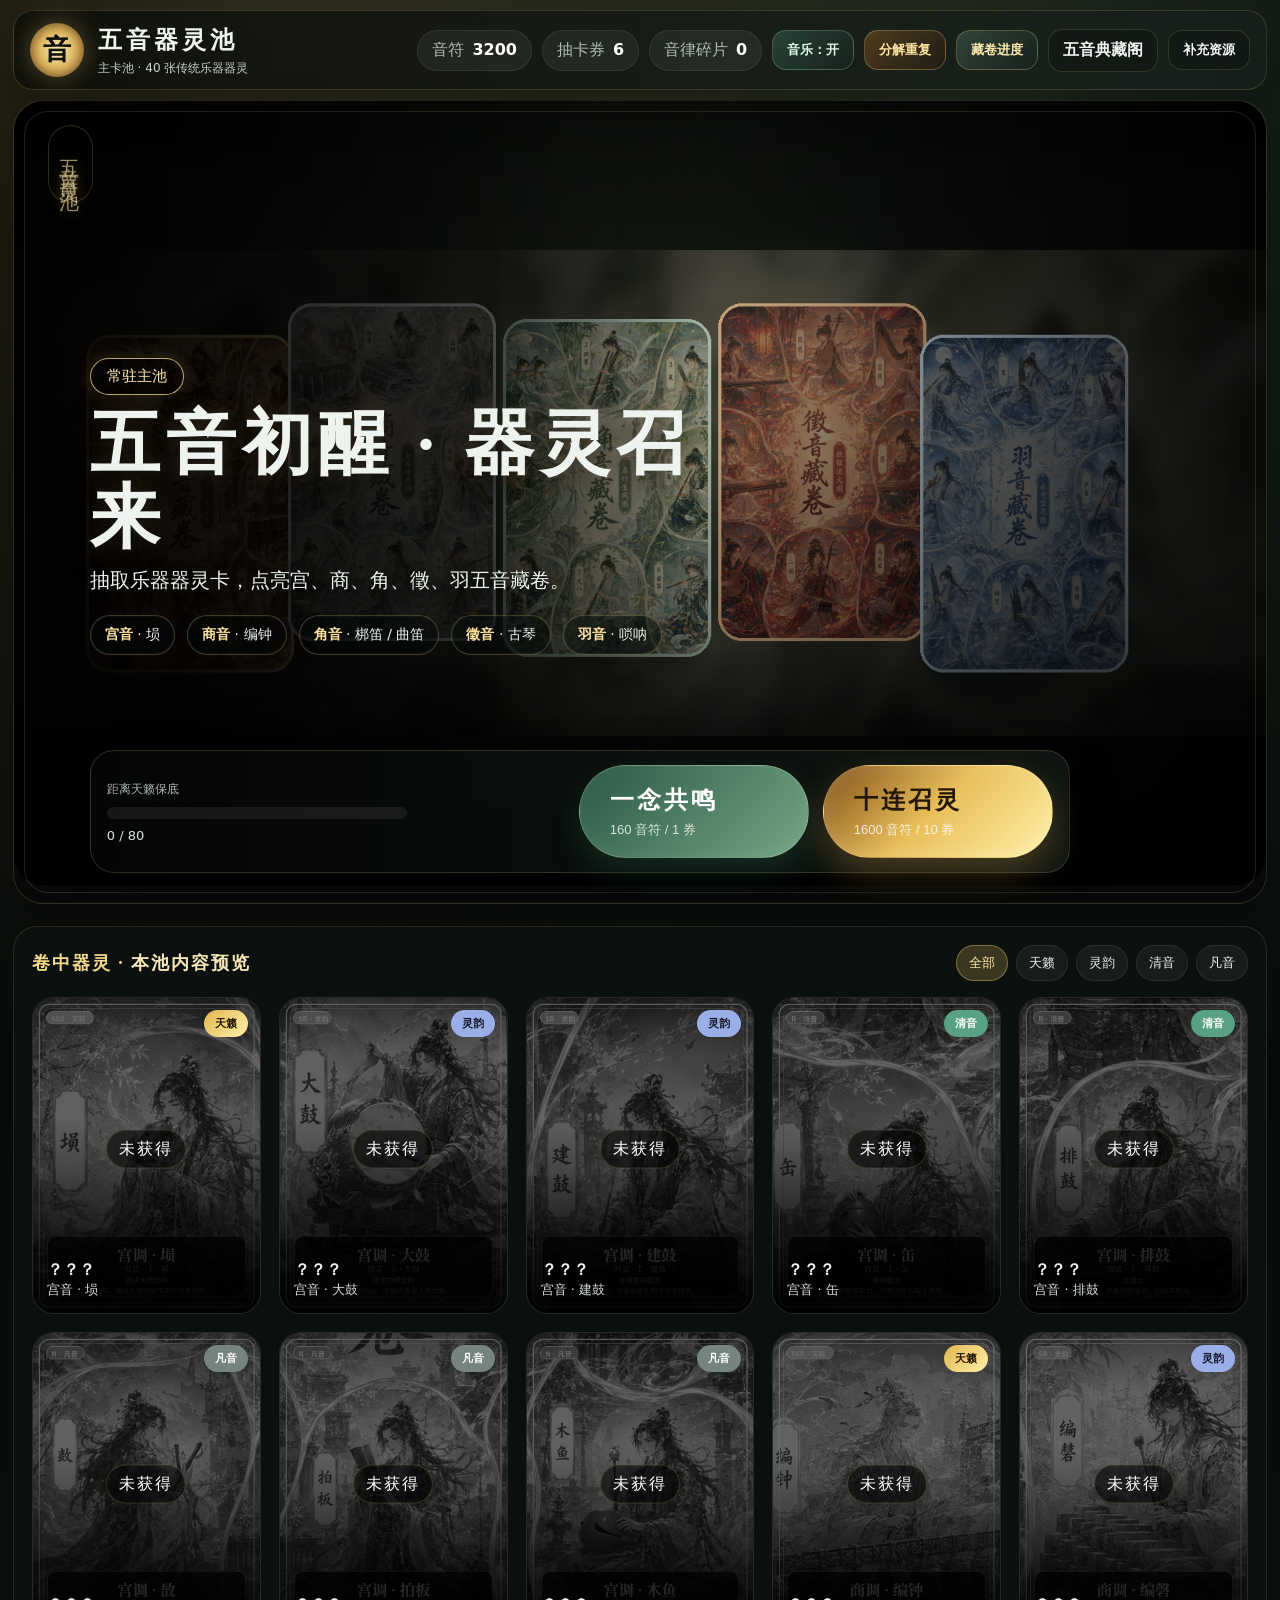
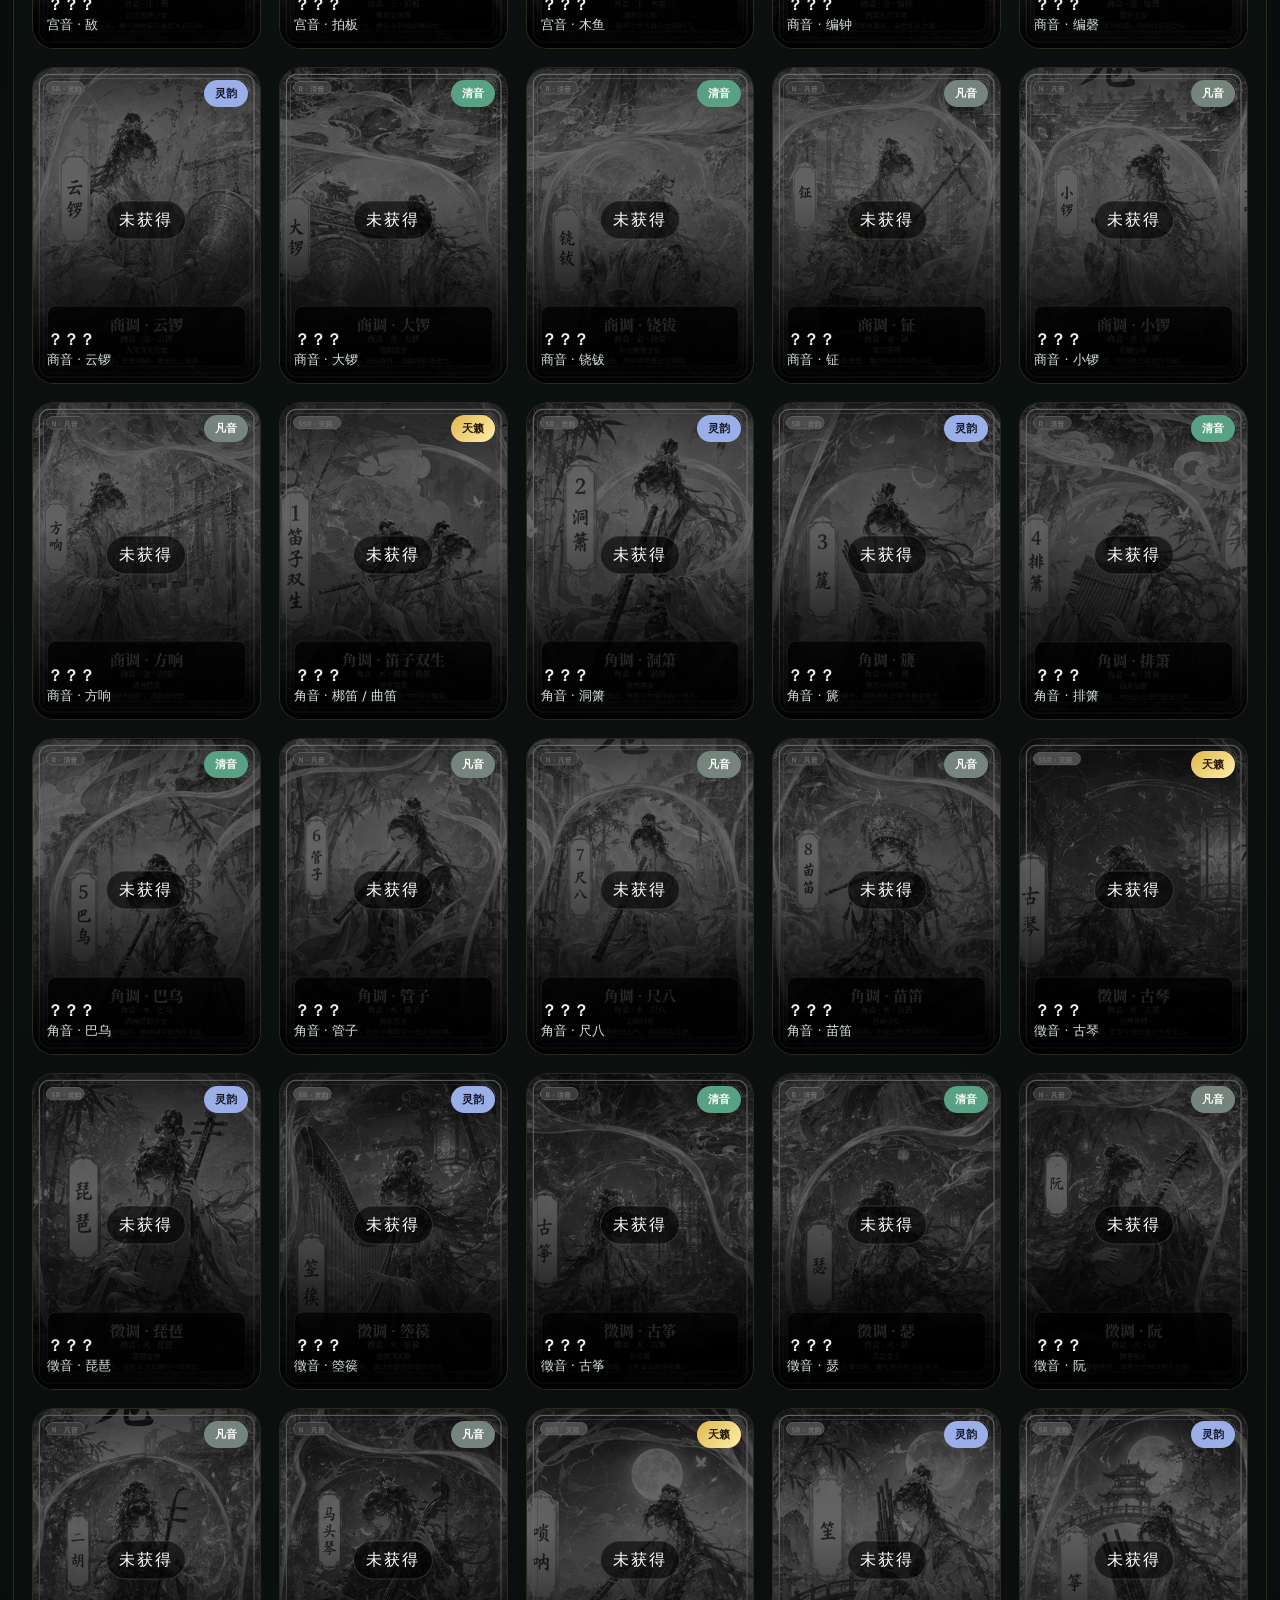
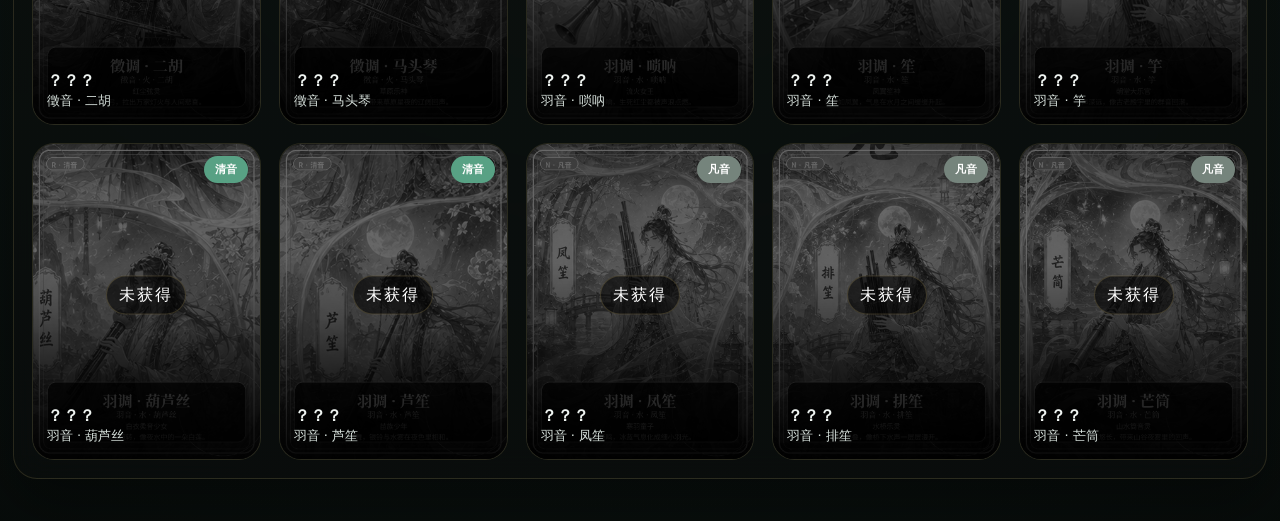
==== commit 627e52fd: "add card music only" ====
--- a/index.html
+++ b/index.html
@@ -20,6 +20,7 @@
         <div class="res-pill"><span>音符</span><strong id="notesCount">0</strong></div>
         <div class="res-pill"><span>抽卡券</span><strong id="ticketCount">0</strong></div>
         <div class="res-pill"><span>音律碎片</span><strong id="fragmentCount">0</strong></div>
+        <button id="musicToggleBtn" class="mini-btn music-toggle-btn" type="button">音乐：开</button>
         <button id="openDecomposeBtn" class="mini-btn decompose-open-btn">分解重复</button>
         <button id="openProgressBtn" class="mini-btn progress-open-btn">藏卷进度</button>
         <a class="mini-btn nav-link-btn" href="collection.html">五音典藏阁</a>
--- a/css/style.css
+++ b/css/style.css
@@ -929,3 +929,16 @@
     font-size:15px !important;
   }
 }
+
+
+/* ===== 卡牌音乐开关 ===== */
+.music-toggle-btn{
+  background:linear-gradient(135deg,rgba(47,83,69,.72),rgba(24,34,30,.74));
+  border-color:rgba(135,185,158,.34);
+  color:#dff8e9;
+}
+.music-toggle-btn.off{
+  background:rgba(255,255,255,.055);
+  border-color:rgba(255,255,255,.10);
+  color:#aebbb7;
+}
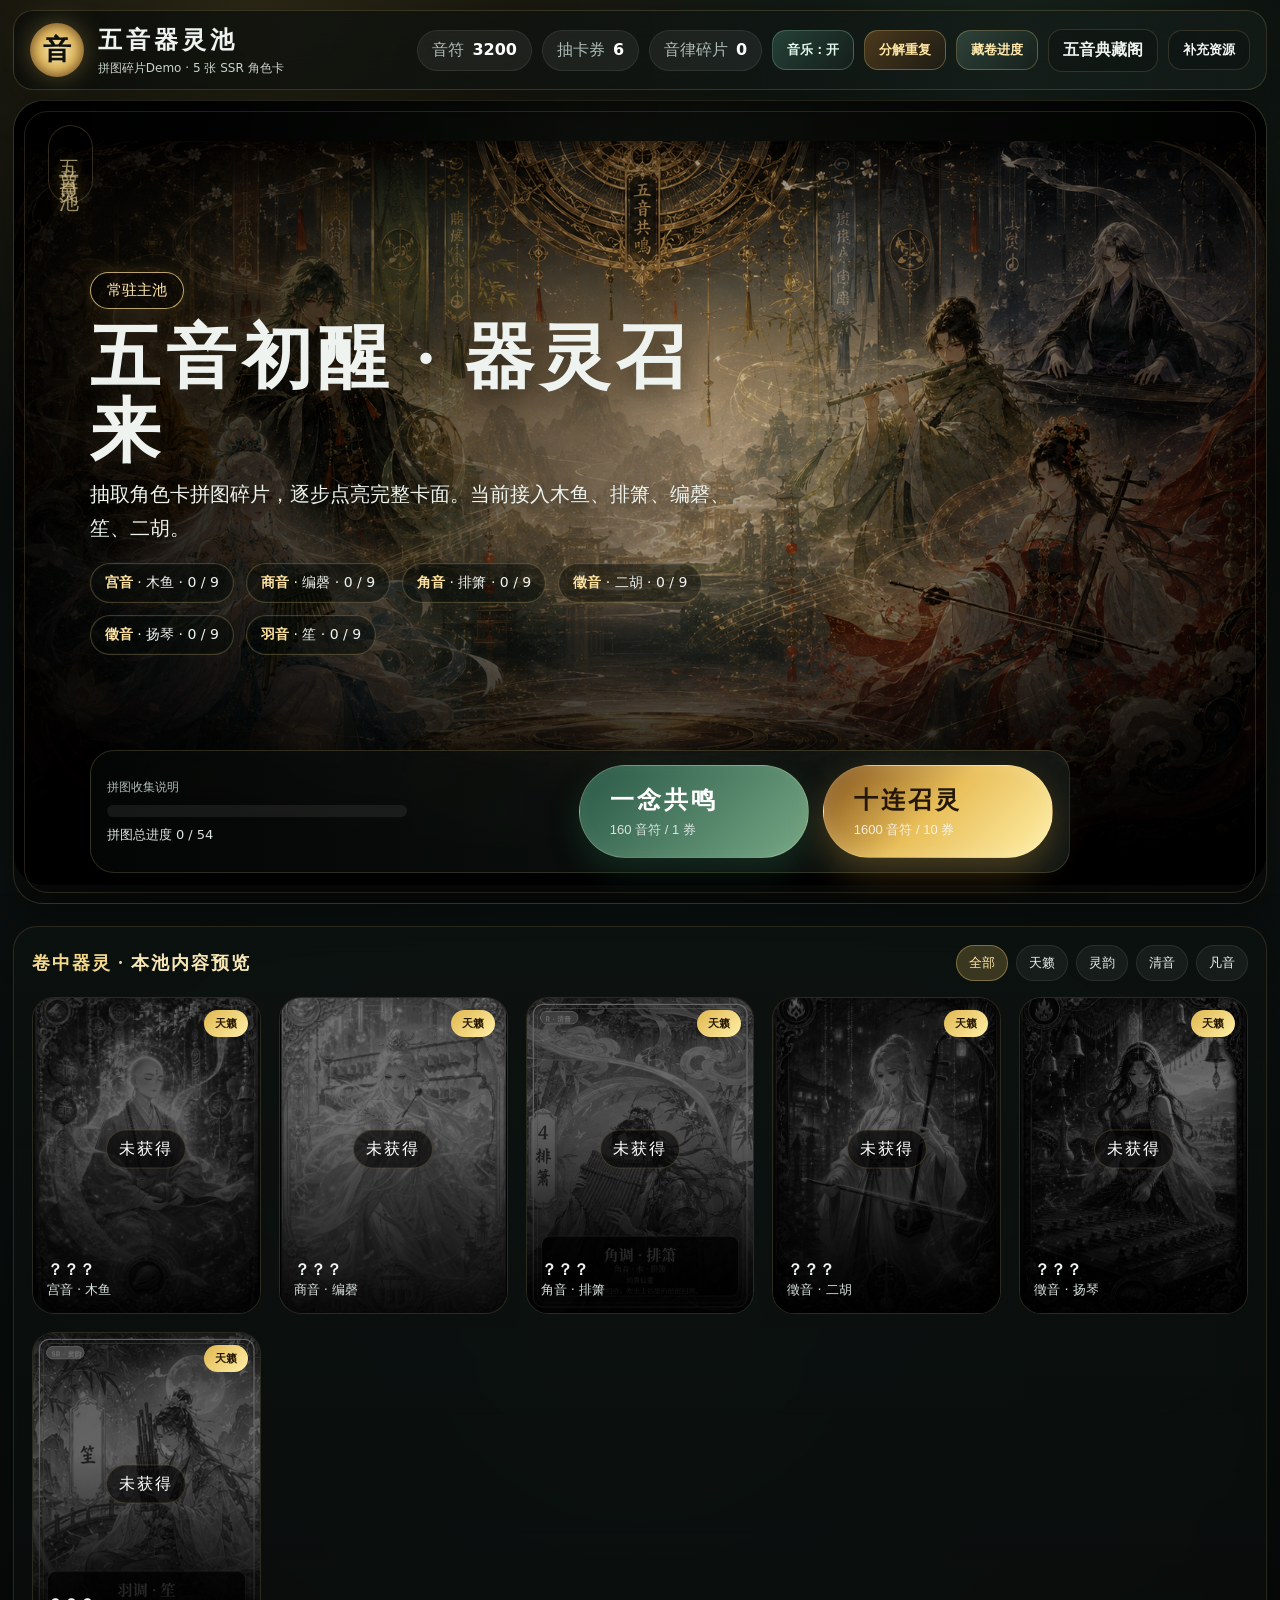
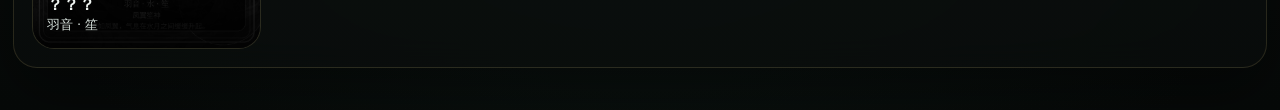
==== commit 5951b5dc: "newcards" ====
--- a/index.html
+++ b/index.html
@@ -3,7 +3,7 @@
 <head>
   <meta charset="UTF-8" />
   <meta name="viewport" content="width=device-width, initial-scale=1.0" />
-  <title>五音器灵池 · Web抽卡Demo</title>
+  <title>五音器灵池 · 拼图碎片Demo</title>
   <link rel="stylesheet" href="css/style.css" />
 </head>
 <body>
@@ -13,7 +13,7 @@
         <div class="brand-mark">音</div>
         <div>
           <h1>五音器灵池</h1>
-          <p>主卡池 · 40 张传统乐器器灵</p>
+          <p>拼图碎片Demo · 5 张 SSR 角色卡</p>
         </div>
       </div>
       <div class="resources">
@@ -35,16 +35,16 @@
           <div class="banner-overlay">
             <div class="pool-tag">常驻主池</div>
             <h2>五音初醒 · 器灵召来</h2>
-            <p>抽取乐器器灵卡，点亮宫、商、角、徵、羽五音藏卷。</p>
+            <p>抽取角色卡拼图碎片，逐步点亮完整卡面。当前接入木鱼、排箫、编磬、笙、二胡。</p>
             <div class="featured-row" id="featuredRow"></div>
           </div>
         </div>
 
         <div class="draw-panel">
           <div class="pity-box">
-            <div class="label">距离天籁保底</div>
+            <div class="label">拼图收集说明</div>
             <div class="pity-line"><span id="pityBar"></span></div>
-            <p id="pityText">0 / 80</p>
+            <p id="pityText">每张角色卡 9 枚碎片，集齐后解锁完整卡。</p>
           </div>
           <div class="draw-buttons">
             <button id="drawOneBtn" class="draw-btn single"><span>一念共鸣</span><small>160 音符 / 1 券</small></button>
@@ -118,7 +118,7 @@
   <div id="bagModal" class="modal hidden">
     <div class="modal-card bag-card">
       <div class="modal-head">
-        <h3>我的卡包 / 图鉴</h3>
+        <h3>我的拼图 / 图鉴</h3>
         <button class="close-x" data-close="bagModal">×</button>
       </div>
       <div class="bag-filter">
@@ -129,25 +129,25 @@
     </div>
   </div>
 
-  <!-- 重复卡分解 -->
+  <!-- 重复碎片转化 -->
   <div id="decomposeModal" class="modal hidden">
     <div class="modal-card decompose-card">
       <div class="modal-head">
         <div>
-          <h3>重复卡分解</h3>
-          <p class="modal-subtitle">只会分解多余卡片，每张卡至少保留 1 张用于图鉴和藏卷点亮。</p>
+          <h3>重复碎片转化</h3>
+          <p class="modal-subtitle">抽到已经拥有的拼图时，会先进入这里。你可以手动分解重复碎片，兑换音律碎片。</p>
         </div>
         <button class="close-x" data-close="decomposeModal">×</button>
       </div>
 
       <div class="decompose-summary">
         <div><span>当前碎片</span><b id="decomposeFragmentCount">0</b></div>
-        <div><span>可分解重复卡</span><b id="decomposeDupeCount">0</b></div>
+        <div><span>可分解重复碎片</span><b id="decomposeDupeCount">0</b></div>
         <div><span>全部分解可得</span><b id="decomposePotentialCount">0</b></div>
       </div>
 
       <div class="decompose-actions">
-        <button id="decomposeAllBtn" class="draw-btn ten small"><span>一键分解全部重复卡</span></button>
+        <button id="decomposeAllBtn" class="draw-btn ten small"><span>一键分解全部</span></button>
       </div>
 
       <div id="decomposeList" class="decompose-list"></div>
@@ -177,11 +177,11 @@
   <div id="rulesModal" class="modal hidden">
     <div class="modal-card rules-card">
       <div class="modal-head"><h3>卡池规则</h3><button class="close-x" data-close="rulesModal">×</button></div>
-      <p>本池为一个总主卡池，不需要选择五音。每次抽取先判定品质，再从该品质的全部卡中随机获得一张。</p>
+      <p>本 Demo 为拼图碎片池。每次抽取会随机获得某张角色卡的一枚拼图碎片；集齐同一角色卡 9 枚碎片后，解锁完整角色卡。</p>
       <ul>
-        <li>天籁：3%</li><li>灵韵：12%</li><li>清音：25%</li><li>凡音：60%</li>
-        <li>十次召灵，至少获得 1 枚灵韵以上器灵。</li><li>80 次召灵内必有天籁器灵回应，获得天籁后计数重置。</li>
-        <li>重复卡会计入拥有数量，不会自动转化；可在“分解重复”入口中手动分解为音律碎片。</li>
+        <li>当前 Demo：5 张角色卡均为天籁 SSR。</li><li>每次抽取获得 1 枚随机拼图碎片。</li>
+        <li>十连会获得 10 枚拼图碎片。</li><li>重复碎片会进入分解列表，可手动分解为音律碎片；不同品质的分解数量不同。</li>
+        <li>后续扩展到 20 张角色卡时，可以继续加入 SR / R / N 概率与保底。</li>
       </ul>
     </div>
   </div>
--- a/css/style.css
+++ b/css/style.css
@@ -942,3 +942,143 @@
   border-color:rgba(255,255,255,.10);
   color:#aebbb7;
 }
+
+
+/* ===== 拼图碎片 Demo：保留原主页面视觉，仅补充碎片进度表现 ===== */
+.result-item img[src*="assets/pieces"]{object-fit:contain;background:rgba(0,0,0,.36);padding:10px;}
+.detail-content p{white-space:pre-line;}
+.empty-decompose{padding:30px;text-align:center;color:#cdd7d2;border-radius:20px;border:1px dashed rgba(230,205,130,.22);background:rgba(255,255,255,.035);}
+
+
+/* ===== v-piece-fix：抽卡翻牌和抽卡详情显示单块碎片图，不裁成整卡比例 ===== */
+.flying-card .front img[src*="assets/pieces"]{
+  object-fit:contain !important;
+  background:rgba(0,0,0,.34);
+  padding:10px;
+}
+#detailModal .detail-img img[src*="assets/pieces"]{
+  object-fit:contain !important;
+  background:rgba(0,0,0,.28);
+  padding:14px;
+}
+
+/* ===== 手动分解重复碎片：禁用态与单个分解按钮 ===== */
+#decomposeAllBtn:disabled{
+  opacity:.55;
+  cursor:not-allowed;
+  filter:grayscale(.25);
+  transform:none!important;
+}
+.decompose-one-btn{
+  white-space:nowrap;
+}
+
+/* ===== 抽卡动画重构：主动画 + 去重后的角色卡动画 ===== */
+.cutscene-panel{
+  position:relative;
+  z-index:3;
+  width:min(900px,90vw);
+  height:min(520px,68vh);
+  display:flex;
+  align-items:center;
+  justify-content:center;
+  overflow:hidden;
+  border-radius:34px;
+  border:1px solid rgba(230,205,130,.18);
+  background:radial-gradient(circle at center,rgba(217,180,91,.16),transparent 38%),linear-gradient(180deg,rgba(15,22,20,.78),rgba(4,7,7,.86));
+  box-shadow:0 34px 100px rgba(0,0,0,.62);
+}
+.cutscene-video{
+  position:absolute;
+  inset:0;
+  width:100%;
+  height:100%;
+  object-fit:cover;
+  opacity:0;
+  transition:opacity .25s ease;
+  z-index:2;
+}
+.cutscene-panel.has-video .cutscene-video{opacity:1;}
+.cutscene-panel.has-video .cutscene-fallback{opacity:0;}
+.cutscene-fallback{
+  position:absolute;
+  inset:0;
+  display:flex;
+  align-items:center;
+  justify-content:center;
+  gap:28px;
+  padding:34px;
+  transition:opacity .2s ease;
+}
+.cutscene-magic-ring{
+  position:absolute;
+  width:360px;
+  height:360px;
+  border-radius:50%;
+  border:1px solid rgba(255,232,160,.32);
+  box-shadow:0 0 42px rgba(217,180,91,.20), inset 0 0 80px rgba(120,180,150,.08);
+  animation:cutsceneRing 3.8s linear infinite;
+}
+.cutscene-magic-ring:before,
+.cutscene-magic-ring:after{
+  content:"";
+  position:absolute;
+  inset:46px;
+  border-radius:50%;
+  border:1px solid rgba(255,255,255,.14);
+}
+.cutscene-magic-ring:after{inset:104px;}
+.cutscene-card-img{
+  position:relative;
+  z-index:2;
+  width:240px;
+  aspect-ratio:720/1000;
+  object-fit:cover;
+  border-radius:24px;
+  box-shadow:0 26px 68px rgba(0,0,0,.55);
+  animation:cutsceneCardIn 1.2s cubic-bezier(.2,.8,.2,1) both;
+}
+.cutscene-copy{
+  position:relative;
+  z-index:2;
+  max-width:380px;
+  text-shadow:0 6px 20px rgba(0,0,0,.62);
+}
+.cutscene-kicker{
+  color:#f2d78c;
+  font-weight:900;
+  letter-spacing:4px;
+  margin-bottom:12px;
+}
+.cutscene-copy h3{
+  margin:0 0 10px;
+  font-size:42px;
+  letter-spacing:4px;
+  font-family:"KaiTi","STKaiti","Microsoft YaHei",serif;
+}
+.cutscene-copy p{
+  margin:0;
+  color:#e7dfcc;
+  line-height:1.8;
+}
+.cutscene-panel.main-ssr{
+  background:radial-gradient(circle at center,rgba(231,190,80,.24),transparent 42%),linear-gradient(180deg,rgba(44,32,16,.78),rgba(8,6,4,.90));
+}
+.cutscene-panel.main-normal{
+  background:radial-gradient(circle at center,rgba(120,180,150,.18),transparent 42%),linear-gradient(180deg,rgba(15,28,24,.78),rgba(4,7,7,.90));
+}
+@keyframes cutsceneRing{to{transform:rotate(360deg)}}
+@keyframes cutsceneCardIn{from{opacity:0;transform:translateY(46px) scale(.86) rotate(-4deg)}to{opacity:1;transform:translateY(0) scale(1) rotate(0)}}
+@media(max-width:760px){
+  .cutscene-panel{height:min(520px,70vh);border-radius:24px;}
+  .cutscene-fallback{flex-direction:column;gap:18px;padding:24px;}
+  .cutscene-card-img{width:168px;border-radius:18px;}
+  .cutscene-copy{text-align:center;}
+  .cutscene-copy h3{font-size:30px;}
+  .cutscene-magic-ring{width:280px;height:280px;}
+}
+
+/* ===== 抽卡动画已改为主动画 + 角色动画：隐藏旧五音旋转圈 ===== */
+#gachaLayer .summon-circle{
+  display:none !important;
+}
